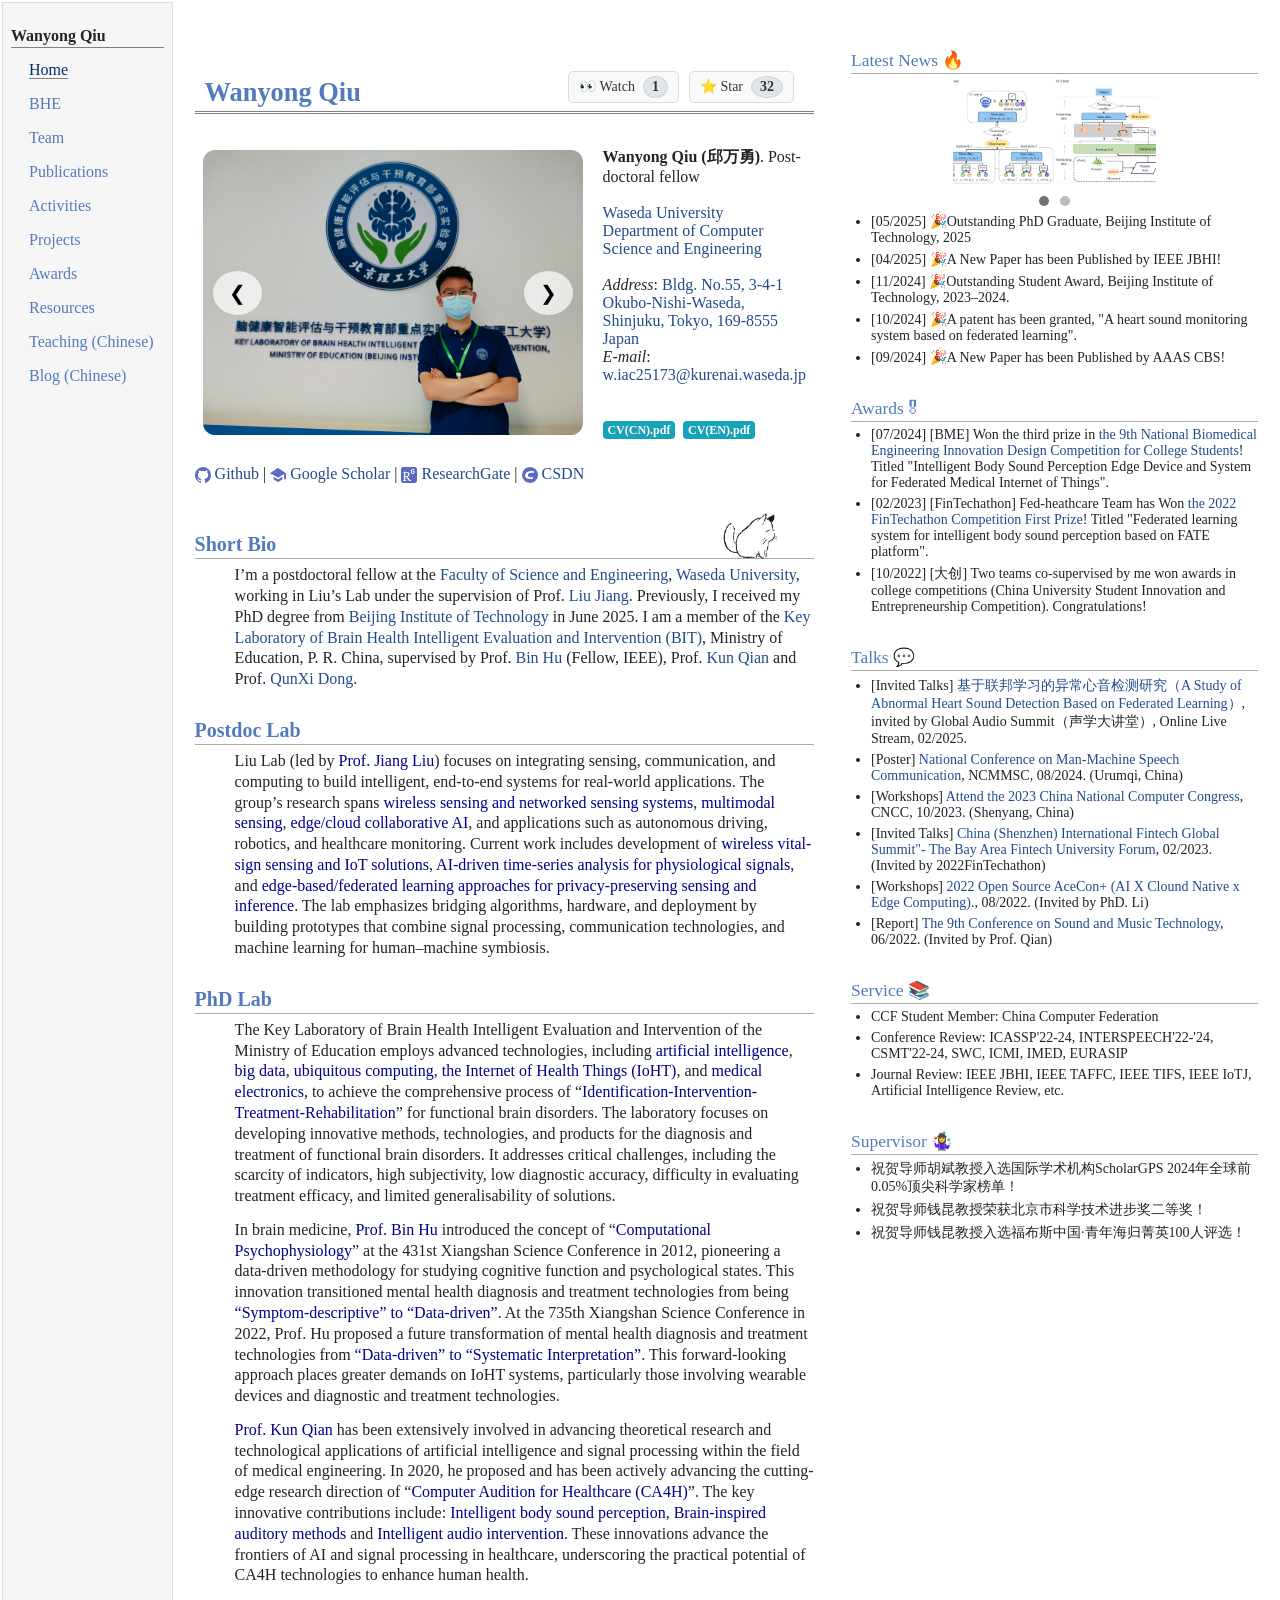
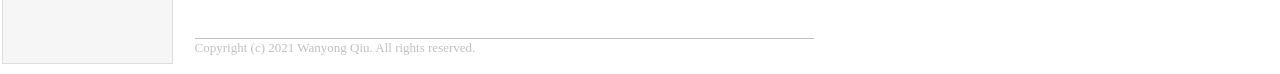
==== About.html @ 94663074 "Update About.html" ====
<!-- Global site tag (gtag.js) - Google Analytics -->
<script async src="https://www.googletagmanager.com/gtag/js?id=UA-141256821-1"></script>
<script>
  window.dataLayer = window.dataLayer || [];
  function gtag(){dataLayer.push(arguments);}
  gtag('js', new Date());

  gtag('config', 'UA-141256821-1');
</script>


<link rel="stylesheet" href="https://stackpath.bootstrapcdn.com/bootstrap/4.3.1/css/bootstrap.min.css" integrity="sha384-ggOyR0iXCbMQv3Xipma34MD+dH/1fQ784/j6cY/iJTQUOhcWr7x9JvoRxT2MZw1T" crossorigin="anonymous">
<script src="https://stackpath.bootstrapcdn.com/bootstrap/4.3.1/js/bootstrap.min.js" integrity="sha384-JjSmVgyd0p3pXB1rRibZUAYoIIy6OrQ6VrjIEaFf/nJGzIxFDsf4x0xIM+B07jRM" crossorigin="anonymous"></script>


<!DOCTYPE html PUBLIC "-//W3C//DTD XHTML 1.1//EN" "http://www.w3.org/TR/xhtml11/DTD/xhtml11.dtd">
<html xmlns="http://www.w3.org/1999/xhtml" xml:lang="en"><head><meta http-equiv="Content-Type" content="text/html; charset=UTF-8">
<meta name="generator" content="jemdoc, see http://jemdoc.jaboc.net/">
<link rel="stylesheet" href="./WanyongQiu_home/jemdocHome.css" type="text/css">
<title>Wanyong Qiu's Homepage</title>
<style type="text/css" style="display: none !important;">object:not([type]),object[classid$=":D27CDB6E-AE6D-11cf-96B8-444553540000"],object[classid$=":d27cdb6e-ae6d-11cf-96b8-444553540000"],object[codebase*="swflash.cab"],object[data*=".swf"],embed[type="application/x-shockwave-flash"],embed[src*=".swf"],object[type="application/x-shockwave-flash"],object[src*=".swf"],object[codetype="application/x-shockwave-flash"],iframe[type="application/x-shockwave-flash"],object[classid$=":166B1BCA-3F9C-11CF-8075-444553540000"],object[codebase*="sw.cab"],object[data*=".dcr"],embed[type="application/x-director"],embed[src*=".dcr"],object[type="application/x-director"],object[src*=".dcr"],object[classid$=":15B782AF-55D8-11D1-B477-006097098764"],object[codebase*="awswaxf.cab"],object[data*=".aam"],embed[type="application/x-authorware-map"],embed[src*=".aam"],object[type="application/x-authorware-map"],object[src*=".aam"],object[classid*="32C73088-76AE-40F7-AC40-81F62CB2C1DA"],object[type="application/ag-plugin"],object[type="application/x-silverlight"],object[type="application/x-silverlight-2"],object[source*=".xaml"],object[sourceelement*="xaml"],embed[type="application/ag-plugin"],embed[source*=".xaml"]{display: none !important;}
</style>
</head>
<body>
<table summary="Table for page layout." id="tlayout">
<tbody><tr valign="top">
<td id="layout-menu">

<style>
    .menu-item { margin: 10px; }

    #layout-content { 
        width: 100%; 
        padding: 20px; 
        display: block;
    }

    .content-wrapper { 
        display: flex; 
        width: 100%;
        flex-wrap: wrap;
    }

    .main-area { 
        flex: 3; 
        padding-right: 30px; 
        min-width: 320px; 
    }

    .sidebar { 
        flex: 1.2; 
        background: #f8f9fa; 
        padding: 20px; 
        border-radius: 8px;
        min-width: 220px;
    }

    .footer-box { 
        background: #f8f9fa; 
        padding: 20px; 
        margin-top: 30px; 
        border-radius: 8px; 
        clear: both; 
    }

    .footer-columns { 
        display: flex; 
        justify-content: space-between; 
        flex-wrap: wrap;
    }

    .footer-col { 
        flex: 1; 
        padding: 10px; 
        min-width: 200px;
    }

    /* ← 新的可自定义图片大小 */

/* 普通图片样式 */
img.lab-photo { 
    max-width: 100%;
    height: 300px;
    border-radius: 10px;
    margin: 10px auto;
    display: block;
}

/* 轮播容器 */
.slider-container{
  position: relative;
  width: 380px;
  max-width: 100%;
  height: auto;
  aspect-ratio: 4 / 3;
  margin: 10px 0;       
  margin-left: 0;       
  margin-right: auto;    
  overflow: hidden;
  border-radius: 12px;
  background: transparent;
  display: block;   
}
  
/* 让轮播所在的 td 一定左对齐 */
.hero-photo{
  width: 340px;
  vertical-align: top;
  text-align: left !important;
  padding-right: 12px;
}

/* 防止轮播容器被 margin:auto 居中 */
#hero-slider-container{
  margin-left: 0 !important;
  margin-right: auto !important;
}


/* 图片行 */
.slider-wrapper{
  display: flex;
  width: 100%;
  height: 100%;
  transition: transform 0.6s ease;
}

/* 每张图片：用 cover 填满容器，留白会消失（会轻微裁剪） */
.slide-img{
  flex: 0 0 100%;
  width: 100%;
  height: 100%;
  object-fit: contain;      
  object-position: center;
  display: block;
}

/* （可选）减少 imgtable 左侧单元格的内边距，让图更贴边更大 */
table.imgtable td:first-child{
  padding-right: 12px;
}

/* 左右按钮 */
.slider-btn {
  position: absolute;
  top: 50%;
  transform: translateY(-50%);
  background: rgba(255,255,255,0.7);
  border: none;
  padding: 10px 16px;
  border-radius: 50%;
  cursor: pointer;
  font-size: 20px;
  z-index: 10;
}

.slider-btn:hover {
  background: rgba(255,255,255,0.9);
}

.prev { left: 10px; }
.next { right: 10px; }

/* 响应式适配 */
@media (max-width: 768px) {
  .slider-container {
    width: 95%;
  }
}

table.imgtable td:first-child { text-align: left !important; }

</style>
  
<div class="menu-category">Wanyong Qiu</div>
  
  
<div class="menu-item"><a class="current" href="index.html">Home</a></div>
<div class="menu-item"><a href="https://bhe-lab.org/">BHE</a></div>
<div class="menu-item"><a href="People.html">Team</a></div>
<div class="menu-item"><a href="Publications.html">Publications</a></div>
<div class="menu-item"><a href="Activity.html">Activities</a></div>
<div class="menu-item"><a href="Projects.html">Projects</a></div>
<div class="menu-item"><a href="Prizes.html">Awards</a></div>
<div class="menu-item"><a href="Library.html">Resources</a></div>
<div class="menu-item"><a href="Teaching.html">Teaching (Chinese)</a></div>
<div class="menu-item"><a href="Blog.html">Blog (Chinese)</a></div>
  
</td>
  
<td id="layout-content">
<p><br></p>


<div id="toptitle">
    <h1><b>Wanyong Qiu</b></h1>
    
    <div class="btn-container">
        <button id="online-btn" class="online-btn">👀 Watch 
            <span id="online-count">1</span>
        </button>
        <button id="subscribe-btn">⭐ Star 
            <span id="subscription-count">32</span>
        </button>
    </div>
</div>

<table class="imgtable">
  <tr>
    <!-- 左侧：轮播（居左） -->
    <td class="hero-photo">
      <div class="slider-container" id="hero-slider-container">
        <div class="slider-wrapper" id="hero-slider">
          <img src="./WanyongQiu_home/Assets/BITPhone.jpg" class="slide-img" alt="">
          <img src="./WanyongQiu_home/Assets/waseda5.jpg" class="slide-img" alt="">
        </div>

        <button class="slider-btn prev" onclick="prevHeroSlide()">❮</button>
        <button class="slider-btn next" onclick="nextHeroSlide()">❯</button>
      </div>
    </td>

    <!-- 右侧：文字信息 -->
    <td class="hero-info" align="left">
      <b>Wanyong Qiu (邱万勇)</b>. <span class="small-text">Post-doctoral fellow</span><br>
      <br><a href="https://www.waseda.jp/top/en/" target="blank">Waseda University</a><br>
      <span style="display:block;"><a href="https://www.cs.waseda.ac.jp/" target="blank">Department of Computer Science and Engineering</a></span><br>
      <span style="display: block;"><em>Address</em>: <a href="https://maps.app.goo.gl/BQMYdse5F3PMWZ8q6" target="blank">Bldg. No.55, 3-4-1 Okubo-Nishi-Waseda, Shinjuku, Tokyo, 169-8555 Japan</a></span> 
      <span style="display: block;"><em>E-mail</em>: <a href="mailto:w.iac25173@kurenai.waseda.jp/" target="blank">w.iac25173@kurenai.waseda.jp</a></span><br><br>
      <a class="badge badge-info" href="./WanyongQiu_home/W.Qiu@CV(CN)202511.pdf" target="blank">CV(CN).pdf</a>&nbsp;
      <a class="badge badge-info" href="./WanyongQiu_home/W.Qiu@CV(EN)202511.pdf" target="blank">CV(EN).pdf</a>
    </td>
  </tr>
</table>

  
<br>
<span class="icon"><img src="./WanyongQiu_home/Assets/github.png" alt="Icon"></span> <a href="https://github.com/qiu-wanyong/" target="blank">Github</a> |
<span class="icon"><img src="./WanyongQiu_home/Assets/googlescholar.png" alt="Icon"></span> <a href="https://scholar.google.com/citations?user=HhrxN0UAAAAJ&hl=zh-CN/" target="blank">Google Scholar</a> |
<span class="icon"><img src="./WanyongQiu_home/Assets/researchgate.png" alt="Icon"></span> <a href="https://www.researchgate.net/profile/Wanyong-Qiu/" target="blank">ResearchGate</a> |
<span class="icon"><img src="./WanyongQiu_home/Assets/csdn.png" alt="Icon"></span> <a href="https://blog.csdn.net/qiu1440528444?type=blog/" target="blank">CSDN</a>
  
<img align="right" width="150" height="100" src="./WanyongQiu_home/Assets/kattoo.gif">
<br>
<p><br></p>

  
<h2><b>Short Bio</b></h2>
<ul>
<p>
I’m a postdoctoral fellow at the <a href="https://www.waseda.jp/fsci/en/access/" target="blank">Faculty of Science and Engineering</a>, <a href="https://www.waseda.jp/top/en/" target="blank">Waseda University</a>, working in Liu’s Lab under the supervision of Prof. <a href="https://w-rdb.waseda.jp/html/100001045_ja.html" target="blank">Liu Jiang</a>. Previously, I received my PhD degree from <a href="http://www.bit.edu.cn/" target="blank"> Beijing Institute of Technology</a> in June 2025. I am a member of the <a href="https://bhe-lab.org/" target="blank"> Key Laboratory of Brain Health Intelligent Evaluation and Intervention (BIT)</a>, Ministry of Education, P. R. China, supervised by Prof. <a href="https://bhe-lab.org/%E8%83%A1%E6%96%8C/" target="blank">Bin Hu</a> (Fellow, IEEE), Prof. <a href="https://bhe-lab.org/%E9%92%B1%E6%98%86/" target="blank">Kun Qian</a> and Prof. <a href="https://bhe-lab.org/%E8%91%A3%E7%BE%A4%E5%96%9C/" target="blank">QunXi Dong</a>.
</p>
</ul>

<h2><b>Postdoc Lab</b></h2>
<ul>
<p>
Liu Lab (led by <span style="color: #00008B;">Prof. Jiang Liu</span>) focuses on integrating sensing, communication, and computing to build intelligent, end-to-end systems for real-world applications. The group’s research spans <span style="color: #00008B;">wireless sensing and networked sensing systems</span>, <span style="color: #00008B;">multimodal sensing</span>, <span style="color: #00008B;">edge/cloud collaborative AI</span>, and applications such as autonomous driving, robotics, and healthcare monitoring. Current work includes development of <span style="color: #00008B;">wireless vital-sign sensing and IoT solutions</span>, <span style="color: #00008B;"> AI-driven time-series analysis for physiological signals</span>, and <span style="color: #00008B;">edge-based/federated learning approaches for privacy-preserving sensing and inference</span>. The lab emphasizes bridging algorithms, hardware, and deployment by building prototypes that combine signal processing, communication technologies, and machine learning for human–machine symbiosis</a>.
</p>
</ul>
  
<h2><b>PhD Lab</b></h2>
<ul>
  <p> The Key Laboratory of Brain Health Intelligent Evaluation and Intervention of the Ministry of Education employs advanced technologies, including <span style="color: #00008B;">artificial intelligence</span>, <span style="color: #00008B;">big data</span>, <span style="color: #00008B;">ubiquitous computing</span>, <span style="color: #00008B;">the Internet of Health Things (IoHT)</span>, and <span style="color: #00008B;">medical electronics</span>, to achieve the comprehensive process of “<span style="color: #00008B;">Identification-Intervention-Treatment-Rehabilitation</span>” for functional brain disorders. The laboratory focuses on developing innovative methods, technologies, and products for the diagnosis and treatment of functional brain disorders. It addresses critical challenges, including the scarcity of indicators, high subjectivity, low diagnostic accuracy, difficulty in evaluating treatment efficacy, and limited generalisability of solutions.</p>
  <p> In brain medicine, <span style="color: #00008B;">Prof. Bin Hu</span> introduced the concept of “<span style="color: #00008B;">Computational Psychophysiology</span>” at the 431st Xiangshan Science Conference in 2012, pioneering a data-driven methodology for studying cognitive function and psychological states. This innovation transitioned mental health diagnosis and treatment technologies from being <span style="color: #00008B;"> “Symptom-descriptive” to “Data-driven”</span>. At the 735th Xiangshan Science Conference in 2022, Prof. Hu proposed a future transformation of mental health diagnosis and treatment technologies from <span style="color: #00008B;"> “Data-driven” to “Systematic Interpretation”</span>. This forward-looking approach places greater demands on IoHT systems, particularly those involving wearable devices and diagnostic and treatment technologies.</p>
  <p> <span style="color: #00008B;">Prof. Kun Qian</span> has been extensively involved in advancing theoretical research and technological applications of artificial intelligence and signal processing within the field of medical engineering. In 2020, he proposed and has been actively advancing the cutting-edge research direction of “<span style="color: #00008B;">Computer Audition for Healthcare (CA4H)</span>”. The key innovative contributions include: <span style="color: #00008B;">Intelligent body sound perception</span>, <span style="color: #00008B;">Brain-inspired auditory methods</span> and <span style="color: #00008B;">Intelligent audio intervention</span>. These innovations advance the frontiers of AI and signal processing in healthcare, underscoring the practical potential of CA4H technologies to enhance human health.</p>
  
</ul>
  




<!--
<p><font color=red><b>(Last Update: 2019.11)</b></p>
-->

<div id="footer">
<div id="footer-text">
  <div id="footer-text2">Copyright (c) 2021 Wanyong Qiu. All rights reserved.</div>
</div>
</div>
</td>

<td id="layout-sidebar">
<p><br></p>

    <div class="sidebar-section">
      <h2>Latest News 🔥</h2>
      <div id="carousel-container">
        <div id="carousel">
          <img src="./WanyongQiu_home/Assets/JBHI.png" alt="Image 1">
          <img src="./WanyongQiu_home/Assets/CBS.png" alt="Image 2">
        </div>
        <!-- 小圆点 -->
        <div id="carousel-indicators">
            <span class="dot" onclick="currentSlide(0)"></span>
            <span class="dot" onclick="currentSlide(1)"></span>
        </div>
      </div>
      
      <ul>
        <li>[05/2025] 🎉Outstanding PhD Graduate, Beijing Institute of Technology, 2025</li>
        <li>[04/2025] 🎉A New Paper has been Published by IEEE JBHI!</li>
        <li>[11/2024] 🎉Outstanding Student Award, Beijing Institute of Technology, 2023–2024. </li>
        <li>[10/2024] 🎉A patent has been granted, "A heart sound monitoring system based on federated learning".</li>
        <li>[09/2024] 🎉A New Paper has been Published by AAAS CBS!</li>
      </ul>
    </div>

      <div class="sidebar-section">
      <h2>Awards🎖</h2>
      <ul>
        <li>[07/2024] [BME] Won the third prize in <a href="https://www.bmedesign.cn/#/home/" target="blank">the 9th National Biomedical Engineering Innovation Design Competition for College Students</a>! Titled "Intelligent Body Sound Perception Edge Device and System for Federated Medical Internet of Things".</li>
        <li>[02/2023] [FinTechathon] Fed-heathcare Team has Won <a href="https://www.infoq.cn/zones/fintechathon/campus2022/result/" target="blank">the 2022 FinTechathon Competition First Prize</a>! Titled "Federated learning system for intelligent body sound perception based on FATE platform". </li>
        <li>[10/2022] [大创] Two teams co-supervised by me won awards in college competitions (China University Student Innovation and Entrepreneurship Competition). Congratulations! </li>
      </ul>
    </div>

    <div class="sidebar-section">
      <h2>Talks 💬</h2>
      <ul>
        <li> [Invited Talks] <a href="https://mp.weixin.qq.com/s?__biz=MjM5NDI5MTYyOA==&mid=2652505487&idx=1&sn=e4ebaee23beaefd37f142c2569690d42&chksm=bc742b626f947620fbe441404d0de8b32a2df2f8e847ac92ccf0645821c18c4f587f7558f14e&scene=27/" target="blank">基于联邦学习的异常心音检测研究（A Study of Abnormal Heart Sound Detection Based on Federated Learning）</a>, invited by Global Audio Summit（声学大讲堂）, Online Live Stream, 02/2025.</li>
        <li> [Poster] <a href="https://www.ncmmsc.org.cn/" target="blank">National Conference on Man-Machine Speech Communication</a>, NCMMSC, 08/2024. (Urumqi, China)</li>
        <li> [Workshops] <a href="https://ccf.org.cn/cncc2023/" target="blank">Attend the 2023 China National Computer Congress</a>, CNCC, 10/2023. (Shenyang, China)</li>
        <li> [Invited Talks] <a href="https://www.infoq.cn/video/JiD6qU8GNwgKA4lhg98e/" target="blank">China (Shenzhen) International Fintech Global Summit"- The Bay Area Fintech University Forum</a>, 02/2023. (Invited by 2022FinTechathon)</li>
        <li> [Workshops] <a href="https://mp.weixin.qq.com/s/W1UGBf8uVcz81otz3N9drg/" target="blank">2022 Open Source AceCon+ (AI X Clound Native x Edge Computing)</a>., 08/2022. (Invited by PhD. Li)</li>
        <li> [Report] <a href="https://appitxo9vav9136.h5.xiaoeknow.com/" target="blank">The 9th Conference on Sound and Music Technology</a>, 06/2022. (Invited by Prof. Qian)</li>

      </ul>
    </div>

    <div class="sidebar-section">
      <h2>Service 📚</h2>
      <ul>
        <li> CCF Student Member: China Computer Federation </li>
        <li> Conference Review: ICASSP'22-24, INTERSPEECH'22-'24, CSMT'22-24, SWC, ICMI, IMED, EURASIP</li>
        <li> Journal Review: IEEE JBHI, IEEE TAFFC, IEEE TIFS, IEEE IoTJ, Artificial Intelligence Review, etc.</li>
      </ul>
    </div>

      <div class="sidebar-section">
      <h2>Supervisor 🤹‍♀️</h2>
      <ul>
        <li> 祝贺导师胡斌教授入选国际学术机构ScholarGPS 2024年全球前0.05%顶尖科学家榜单！ </li>
        <li> 祝贺导师钱昆教授荣获北京市科学技术进步奖二等奖！</li>
        <li> 祝贺导师钱昆教授入选福布斯中国·青年海归菁英100人评选！</li>
      </ul>
    </div>
  
  </div>
</td>
  
</tr>

</tbody>
</table>

<style>
#carousel-container {
    position: relative;
    width: 50%; 
    margin: 0 auto;
    overflow: hidden;
}

#carousel {
    display: flex;
    transition: transform 0.5s ease-in-out;
    width: 200%; /* 两张图片，宽度为容器的两倍 */
}

#carousel img {
    width: 50%;
    object-fit: cover;
}

#carousel-indicators {
    text-align: center;
    position: relative;
    margin-top: 10px; 
}

.dot {
    height: 10px;
    width: 10px;
    margin: 0 4px;
    background-color: #bbb;
    border-radius: 50%;
    display: inline-block;
    cursor: pointer;
}

.active-dot {
    background-color: #717171;
}
</style>

<script>
let currentIndex = 0;
const carousel = document.getElementById('carousel');
const dots = document.querySelectorAll('.dot');
const totalImages = document.querySelectorAll('#carousel img').length;

function showSlide(index) {
    currentIndex = index;
    const offset = -currentIndex * 100 / totalImages;
    carousel.style.transform = `translateX(${offset}%)`;
    updateDots();
}

function updateDots() {
    dots.forEach(dot => dot.classList.remove('active-dot'));
    dots[currentIndex].classList.add('active-dot');
}

function nextSlide() {
    currentIndex = (currentIndex + 1) % totalImages;
    showSlide(currentIndex);
}

function currentSlide(index) {
    showSlide(index);
}

setInterval(nextSlide, 3000); // 每3秒切换一次图片

window.onload = () => {
    showSlide(0); // 初始显示第一张图片
};
</script>

<style>
        #toptitle {
            display: flex;
            justify-content: space-between;
            align-items: center;
            padding: 10px;
        }
  
        .btn-container {
            display: flex;
            align-items: center;
        }

        .online-btn, #subscribe-btn {
            background-color: #f8f9fa;
            border: 1px solid #dcdcdc;
            border-radius: 5px;
            padding: 4px 10px;
            cursor: pointer;
            font-size: 14px;
            color: #333;
            display: inline-flex;
            align-items: center;
            margin-right: 10px;
        }

        #online-count, #subscription-count {
            margin-left: 8px;
            font-weight: bold;
            font-size: 14px;
            padding: 2px 8px;
            border-radius: 50%;
            background-color: #e1e4e8;
            border: 1px solid #d1d5da;
            display: inline-block;
        }
  
    </style>
  
<script>
  // 读取 JSON 文件数据
  function fetchData() {
    return fetch('data.json')
      .then(response => response.json())
      .then(data => {
        document.getElementById('subscription-count').innerText = data.subscriptionCount;
        document.getElementById('online-count').innerText = data.onlineCount;
        return data;
      })
      .catch(error => console.error('读取数据失败:', error));
  }

  // 订阅功能：增加订阅人数
  document.getElementById('subscribe-btn').addEventListener('click', () => {
    fetchData().then(data => {
      if (localStorage.getItem('subscribed') === 'true') {
        alert("You have already subscribed!");
        return;
      }
      
      // 增加订阅数
      data.subscriptionCount++;
      localStorage.setItem('subscribed', 'true');
      
      // 更新页面显示
      document.getElementById('subscription-count').innerText = data.subscriptionCount;
      
      // 模拟保存到 JSON 文件 (GitHub Pages 上无法动态保存，只做演示)
      console.log('更新后的数据:', data);
    });
  });

  // 在线人数统计功能
  function updateOnlineCount() {
    fetchData().then(data => {
      let onlineCount = data.onlineCount || 1;

      // 模拟用户进入页面
      onlineCount++;
      localStorage.setItem('online', 'true'); // 本地记录用户在线
      
      // 更新页面显示
      document.getElementById('online-count').innerText = onlineCount;

      // 模拟保存在线人数 (无法保存到 JSON 文件，需服务器支持)
      console.log('更新后的在线人数:', onlineCount);

      // 当用户关闭页面时，减少在线人数
      window.addEventListener('beforeunload', function() {
        let onlineCount = localStorage.getItem('onlineCount') || onlineCount;
        onlineCount--;
        localStorage.removeItem('online'); // 用户离线
        console.log('用户离开后在线人数:', onlineCount);
      });
    });
  }

  // 页面加载时执行
  fetchData();
  updateOnlineCount();
</script>

<script>
let heroIndex = 0;
const slider = document.getElementById("hero-slider");
const slides = slider.children;
const totalSlides = slides.length;

function showHeroSlide(i) {
  heroIndex = (i + totalSlides) % totalSlides;
  slider.style.transform = `translateX(-${heroIndex * 100}%)`;
}

function nextHeroSlide(){ showHeroSlide(heroIndex + 1); }
function prevHeroSlide(){ showHeroSlide(heroIndex - 1); }

window.addEventListener('load', () => showHeroSlide(heroIndex));
setInterval(nextHeroSlide, 3000);


// 支持触摸滑动切换
let startX = 0;
let isDragging = false;

slider.addEventListener('touchstart', e => {
    startX = e.touches[0].clientX;
    isDragging = true;
});

slider.addEventListener('touchmove', e => {
    if (!isDragging) return;
    const currentX = e.touches[0].clientX;
    const diff = startX - currentX;
    // 阈值 50px
    if (diff > 50) { nextHeroSlide(); isDragging = false; }
    if (diff < -50) { prevHeroSlide(); isDragging = false; }

});

slider.addEventListener('touchend', () => { isDragging = false; });
</script>

        
<script type="text/javascript" async="" src="./WanyongQiu_home/ga.js"></script><script type="text/javascript" async="" src="./WanyongQiu_home/ga1.js"></script><script type="text/javascript" async="" src="./WanyongQiu_home/ga2.js"></script><script type="text/javascript">
  var _gaq = _gaq || [];
  _gaq.push(['_setAccount', 'UA-24986751-1']);
  _gaq.push(['_trackPageview']);
  (function() {
    var ga = document.createElement('script'); ga.type = 'text/javascript'; ga.async = true;
    ga.src = ('https:' == document.location.protocol ? 'https://ssl' : 'http://www') + '.google-analytics.com/ga.js';
    var s = document.getElementsByTagName('script')[0]; s.parentNode.insertBefore(ga, s);
  })();
</script>

<script  type="text/javascript">
function show(){
 if(document.getElementById("table_foot").style.display=="block"){
  document.getElementById("table_foot").style.display="none";
 }else{
  document.getElementById("table_foot").style.display="block";
 }
}
</script>

<style type="text/css">embed[type*="application/x-shockwave-flash"],embed[src*=".swf"],object[type*="application/x-shockwave-flash"],object[codetype*="application/x-shockwave-flash"],object[src*=".swf"],object[codebase*="swflash.cab"],object[classid*="D27CDB6E-AE6D-11cf-96B8-444553540000"],object[classid*="d27cdb6e-ae6d-11cf-96b8-444553540000"],object[classid*="D27CDB6E-AE6D-11cf-96B8-444553540000"]{	 display: none !important;}</style> </body></html>
---- WanyongQiu_home/jemdocHome.css ----
/* Default css file for jemdoc. */

table#tlayout {
    border: none;
    border-collapse: separate;
    background: white;
}

body {
	background: white;
	font-family: Georgia, serif;
	padding-bottom: 8px;
	margin: 0;
}

#layout-menu {
	background: #f6f6f6;
	border: 1px solid #dddddd;
	padding-top: 0.5em;
	padding-left: 8px;
	padding-right: 8px;
	font-size: 1.0em;
	width: auto;
	white-space: nowrap;
    text-align: left;
    vertical-align: top;
}

#layout-menu td {
	background: #f4f4f4;
    vertical-align: top;
}

/* 调整页面布局 */
#layout-content {
	padding-top: 0.0em;
	padding-left: 1.0em;
	padding-right: 1.0em;
    border: none;
    background: white;
    text-align: left;
    vertical-align: top;
}

#layout-container {
    display: flex;
    justify-content: space-between;  /* 主内容与侧边栏之间保持间距 */
}

/* 主内容区域宽度调整 */
#layout-content {
    width:65%;  /* 主内容区域占页面70%的宽度 */
}

/* 侧边栏样式 */
#layout-sidebar {
    width: 35%;  /* 侧边栏占页面25%的宽度 */
    padding-left: 15px;
    padding-right: 20px;
    background-color: white;
    border: none;
}

/* 侧边栏中每个模块的样式 */
.sidebar-section {
    margin-bottom: 20px;
    font-size: 14px;
    text-align: left;
}

/* 模块标题样式 */
.sidebar-section h3 {
    font-size: 1.2em;
    margin-bottom: 10px;
    color: #527bbd;
}

/* 列表样式 */
.sidebar-section ul {
    list-style-type: disc;
    padding-left: 20px;
}

/* 列表项样式 */
.sidebar-section li {
    margin-bottom: 5px;
}

#layout-menu a {
	line-height: 1.5em;
	margin-left: 0.5em;
}

tt {
    background: #ffffdd;
}

pre, tt {
	font-size: 90%;
	font-family: monaco, monospace;
}

a, a > tt {
	color: #224b8d;
	text-decoration: none;
}

a:hover {
	border-bottom: 1px gray dotted;
}

#layout-menu a.current:link, #layout-menu a.current:visited {
	color: #022b6d;
	border-bottom: 1px gray solid;
}
#layout-menu a:link, #layout-menu a:visited, #layout-menu a:hover {
	color: #527bbd;
	text-decoration: none;
}
#layout-menu a:hover {
	text-decoration: none;
}

div.menu-category {
	border-bottom: 1px solid gray;
	margin-top: 0.8em;
	padding-top: 0.2em;
	padding-bottom: 0.1em;
	font-weight: bold;
}

div.menu-item {
	padding-left: 16px;
	text-indent: -16px;
}

div#toptitle {
	padding-bottom: 0.2em;
	margin-bottom: 1.5em;
	border-bottom: 3px double gray;
}

/* Reduce space if we begin the page with a title. */
div#toptitle + h2, div#toptitle + h3 {
	margin-top: -0.7em;
}

div#subtitle {
	margin-top: 0.0em;
	margin-bottom: 0.0em;
	padding-top: 0em;
	padding-bottom: 0.1em;
}

em {
	font-style: italic;
}

strong {
	font-weight: bold;
}


h1, h2, h3 {
	color: #527bbd;
	margin-top: 0.7em;
	margin-bottom: 0.3em;
	padding-bottom: 0.2em;
	line-height: 1.0;
	padding-top: 0.5em;
	border-bottom: 1px solid #aaaaaa;
}

h1 {
	font-size: 165%;
}

h2 {
	padding-top: 0.8em;
	font-size: 125%;
}

h2 + h3 {
    padding-top: 0.2em;
}

h3 {
	font-size: 110%;
	border-bottom: none;
}

p {
	margin-top: 0.0em;
	margin-bottom: 0.8em;
	padding: 0;
	line-height: 1.3;
}

pre {
	padding: 0;
	margin: 0;
}

div#footer {
	font-size: small;
	border-top: 1px solid #c0c0c0;
	padding-top: 0.1em;
	margin-top: 4.0em;
	color: #c0c0c0;
}

div#footer a {
	color: #80a0b0;
}

div#footer-text {
	float: left;
	padding-bottom: 8px;
}

ul, ol, dl {
	margin-top: 0.2em;
	padding-top: 0;
	margin-bottom: 0.8em;
}

dt {
	margin-top: 0.5em;
	margin-bottom: 0;
}

dl {
	margin-left: 20px;
}

dd {
	color: #222222;
}

dd > *:first-child {
	margin-top: 0;
}

ul {
	list-style-position: outside;
	list-style-type: square;
}

p + ul, p + ol {
	margin-top: -0.5em;
}

li ul, li ol {
	margin-top: -0.3em;
}

ol {
	list-style-position: outside;
	list-style-type: decimal;
}

li p, dd p {
	margin-bottom: 0.3em;
}


ol ol {
	list-style-type: lower-alpha;
}

ol ol ol {
	list-style-type: lower-roman;
}

p + div.codeblock {
	margin-top: -0.6em;
}

div.codeblock, div.infoblock {
	margin-right: 0%;
	margin-top: 1.2em;
	margin-bottom: 1.3em;
}

div.blocktitle {
	font-weight: bold;
	color: #cd7b62;
	margin-top: 1.2em;
	margin-bottom: 0.1em;
}

div.blockcontent {
	border: 1px solid silver;
	padding: 0.3em 0.5em;
}

div.infoblock > div.blockcontent {
	background: #ffffee;
}

div.blockcontent p + ul, div.blockcontent p + ol {
	margin-top: 0.4em;
}

div.infoblock p {
	margin-bottom: 0em;
}

div.infoblock li p, div.infoblock dd p {
	margin-bottom: 0.5em;
}

div.infoblock p + p {
	margin-top: 0.8em;
}

div.codeblock > div.blockcontent {
	background: #f6f6f6;
}

span.pycommand {
	color: #000070;
}

span.statement {
	color: #008800;
}
span.builtin {
	color: #000088;
}
span.special {
	color: #990000;
}
span.operator {
	color: #880000;
}
span.error {
	color: #aa0000;
}
span.comment, span.comment > *, span.string, span.string > * {
	color: #606060;
}

@media print {
	#layout-menu { display: none; }
}

#fwtitle {
	margin: 2px;
}

#fwtitle #toptitle {
	padding-left: 0.5em;
	margin-bottom: 0.5em;
}

#layout-content h1:first-child, #layout-content h2:first-child, #layout-content h3:first-child {
	margin-top: -0.7em;
}

div#toptitle h1, #layout-content div#toptitle h1 {
	margin-bottom: 0.0em;
	padding-bottom: 0.1em;
	padding-top: 0;
	margin-top: 0.5em;
	border-bottom: none;
}

img.eq {
	padding: 0;
	padding-left: 0.1em;
	padding-right: 0.1em;
	margin: 0;
}

img.eqwl {
	padding-left: 2em;
	padding-top: 0.6em;
	padding-bottom: 0.2em;
	margin: 0;
}

table {
    border: 2px solid black;
    border-collapse: collapse;
}

td {
    padding: 2px;
    padding-left: 0.5em;
    padding-right: 0.5em;
    text-align: center;
    border: 1px solid gray;
}

table + table {
    margin-top: 1em;
}

tr.heading {
    font-weight: bold;
    border-bottom: 2px solid black;
}

img {
    border: none;
}

table.imgtable, table.imgtable td {
    border: none;
    text-align: left;
}
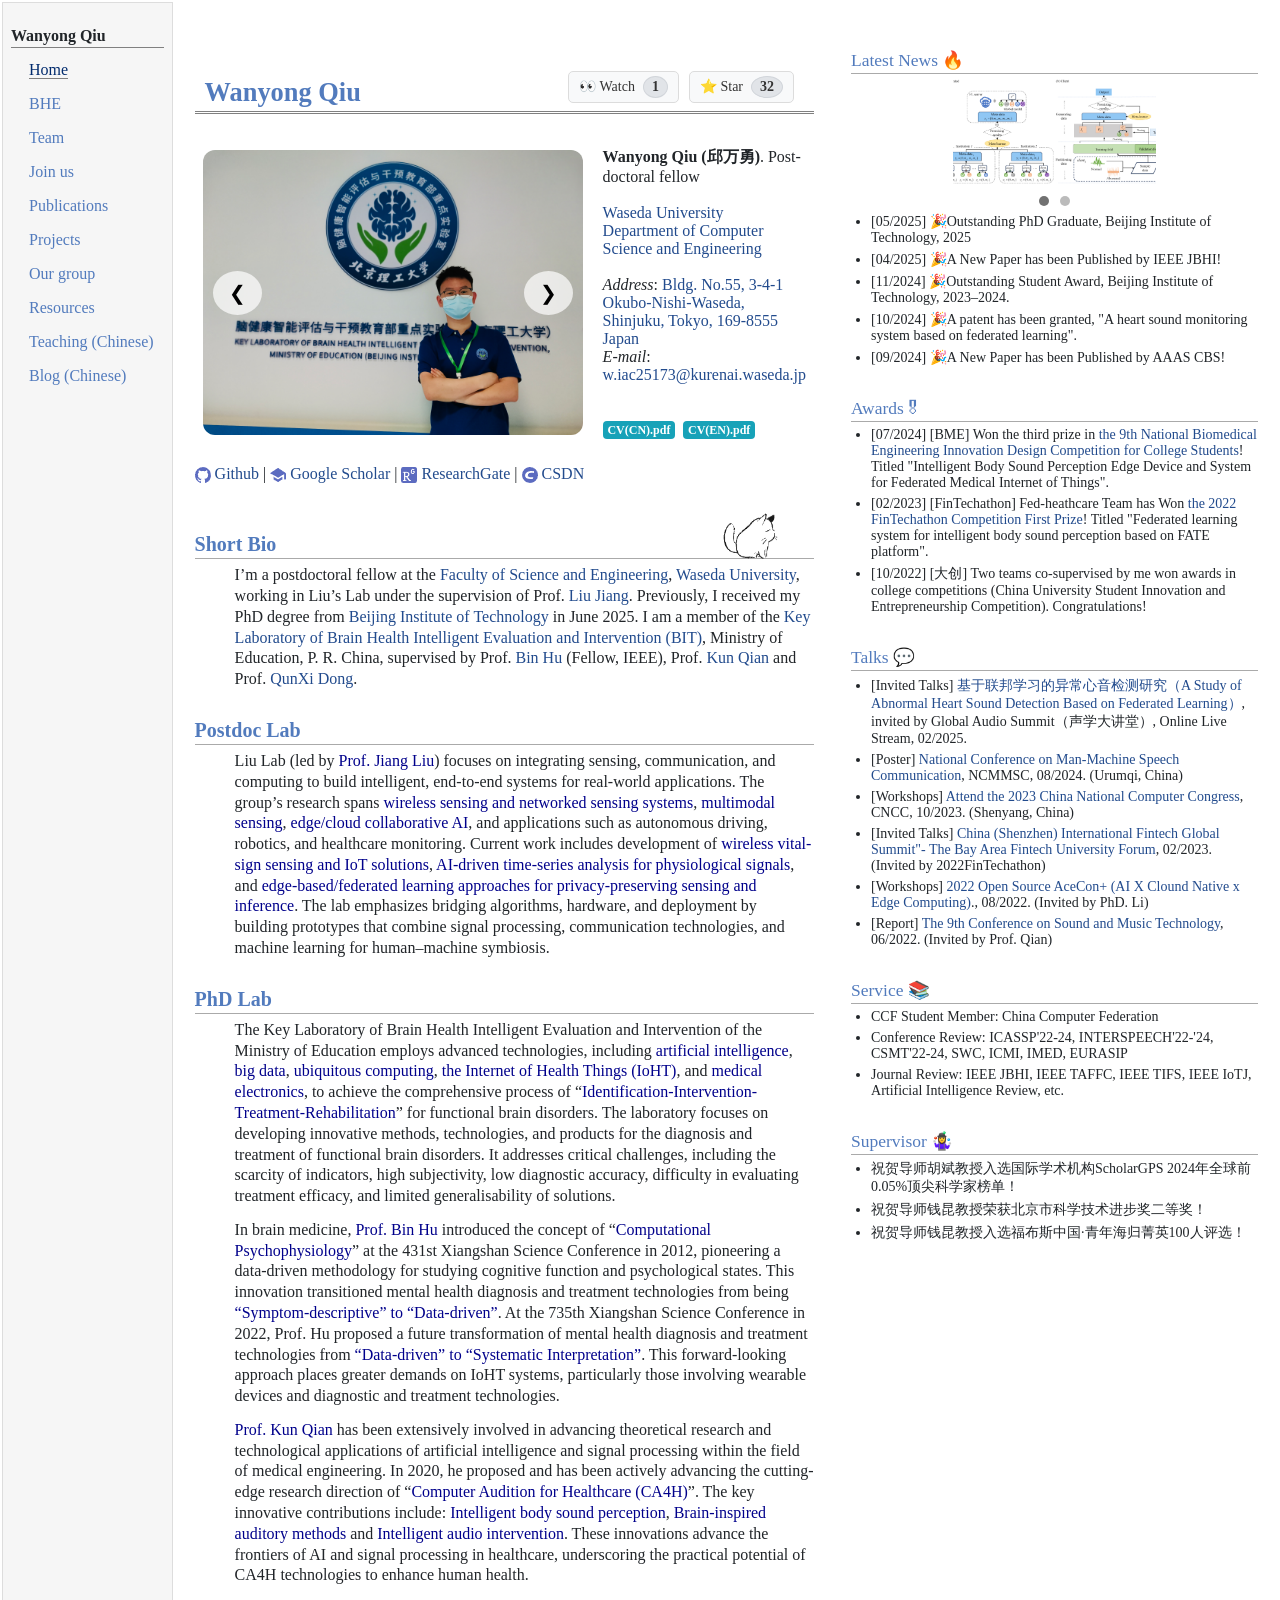
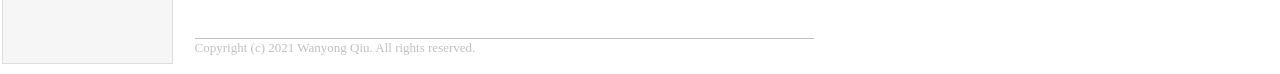
==== commit a97796f8: "Update About.html" ====
--- a/About.html
+++ b/About.html
@@ -176,12 +176,12 @@
   
   
 <div class="menu-item"><a class="current" href="index.html">Home</a></div>
-<div class="menu-item"><a href="https://bhe-lab.org/">BHE</a></div>
+<div class="menu-item"><a href="https://bhe-lab.org/" target="_blank" rel="noopener noreferrer">BHE</a></div>
 <div class="menu-item"><a href="People.html">Team</a></div>
+<div class="menu-item"><a href="Join.html">Join us</a></div>
 <div class="menu-item"><a href="Publications.html">Publications</a></div>
-<div class="menu-item"><a href="Activity.html">Activities</a></div>
 <div class="menu-item"><a href="Projects.html">Projects</a></div>
-<div class="menu-item"><a href="Prizes.html">Awards</a></div>
+<div class="menu-item"><a href="Group.html">Our group</a></div>
 <div class="menu-item"><a href="Library.html">Resources</a></div>
 <div class="menu-item"><a href="Teaching.html">Teaching (Chinese)</a></div>
 <div class="menu-item"><a href="Blog.html">Blog (Chinese)</a></div>
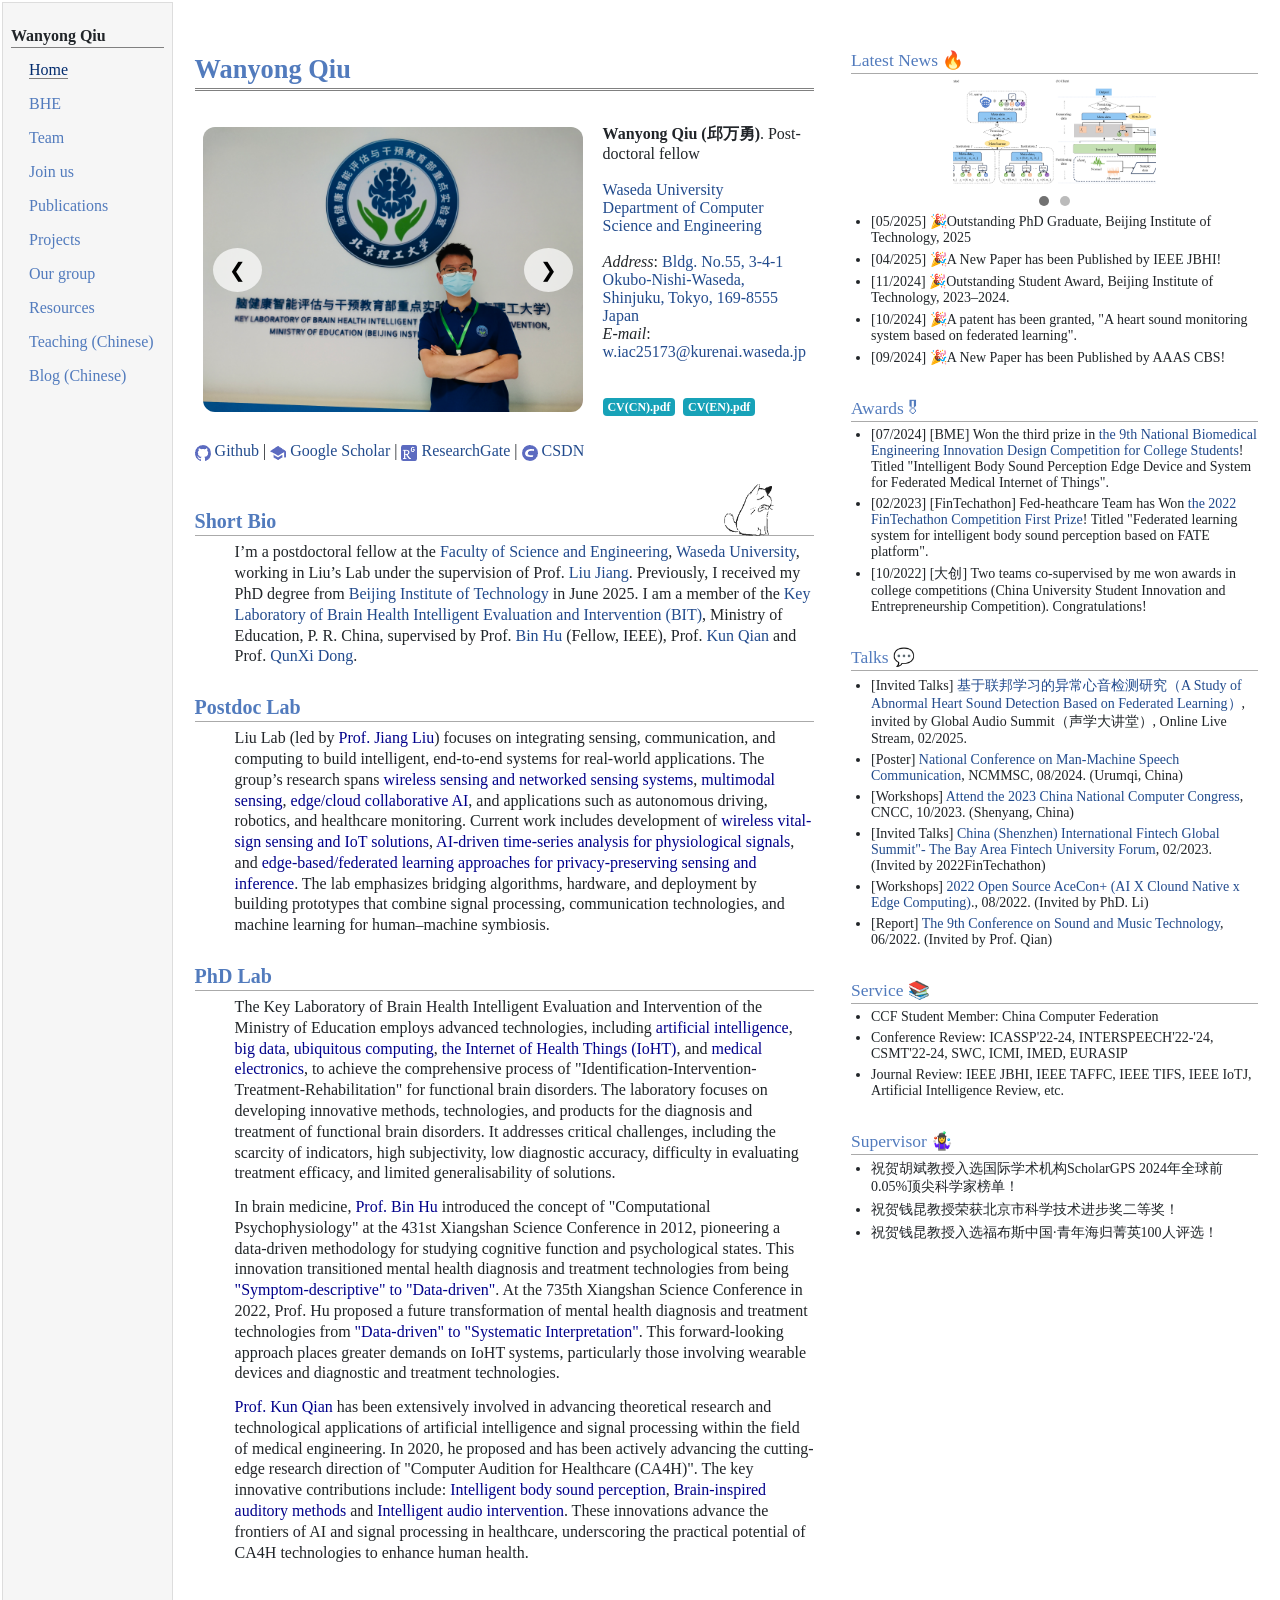
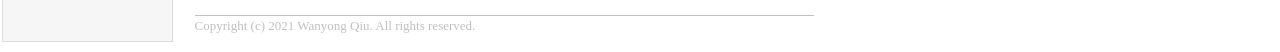
==== commit 1c859134: "Update About.html" ====
--- a/About.html
+++ b/About.html
@@ -135,7 +135,7 @@
   display: block;
 }
 
-/* （可选）减少 imgtable 左侧单元格的内边距，让图更贴边更大 */
+/* 减少 imgtable 左侧单元格的内边距，让图更贴边更大 */
 table.imgtable td:first-child{
   padding-right: 12px;
 }
@@ -194,15 +194,6 @@
 
 <div id="toptitle">
     <h1><b>Wanyong Qiu</b></h1>
-    
-    <div class="btn-container">
-        <button id="online-btn" class="online-btn">👀 Watch 
-            <span id="online-count">1</span>
-        </button>
-        <button id="subscribe-btn">⭐ Star 
-            <span id="subscription-count">32</span>
-        </button>
-    </div>
 </div>
 
 <table class="imgtable">
@@ -261,9 +252,9 @@
   
 <h2><b>PhD Lab</b></h2>
 <ul>
-  <p> The Key Laboratory of Brain Health Intelligent Evaluation and Intervention of the Ministry of Education employs advanced technologies, including <span style="color: #00008B;">artificial intelligence</span>, <span style="color: #00008B;">big data</span>, <span style="color: #00008B;">ubiquitous computing</span>, <span style="color: #00008B;">the Internet of Health Things (IoHT)</span>, and <span style="color: #00008B;">medical electronics</span>, to achieve the comprehensive process of “<span style="color: #00008B;">Identification-Intervention-Treatment-Rehabilitation</span>” for functional brain disorders. The laboratory focuses on developing innovative methods, technologies, and products for the diagnosis and treatment of functional brain disorders. It addresses critical challenges, including the scarcity of indicators, high subjectivity, low diagnostic accuracy, difficulty in evaluating treatment efficacy, and limited generalisability of solutions.</p>
-  <p> In brain medicine, <span style="color: #00008B;">Prof. Bin Hu</span> introduced the concept of “<span style="color: #00008B;">Computational Psychophysiology</span>” at the 431st Xiangshan Science Conference in 2012, pioneering a data-driven methodology for studying cognitive function and psychological states. This innovation transitioned mental health diagnosis and treatment technologies from being <span style="color: #00008B;"> “Symptom-descriptive” to “Data-driven”</span>. At the 735th Xiangshan Science Conference in 2022, Prof. Hu proposed a future transformation of mental health diagnosis and treatment technologies from <span style="color: #00008B;"> “Data-driven” to “Systematic Interpretation”</span>. This forward-looking approach places greater demands on IoHT systems, particularly those involving wearable devices and diagnostic and treatment technologies.</p>
-  <p> <span style="color: #00008B;">Prof. Kun Qian</span> has been extensively involved in advancing theoretical research and technological applications of artificial intelligence and signal processing within the field of medical engineering. In 2020, he proposed and has been actively advancing the cutting-edge research direction of “<span style="color: #00008B;">Computer Audition for Healthcare (CA4H)</span>”. The key innovative contributions include: <span style="color: #00008B;">Intelligent body sound perception</span>, <span style="color: #00008B;">Brain-inspired auditory methods</span> and <span style="color: #00008B;">Intelligent audio intervention</span>. These innovations advance the frontiers of AI and signal processing in healthcare, underscoring the practical potential of CA4H technologies to enhance human health.</p>
+  <p> The Key Laboratory of Brain Health Intelligent Evaluation and Intervention of the Ministry of Education employs advanced technologies, including <span style="color: #00008B;">artificial intelligence</span>, <span style="color: #00008B;">big data</span>, <span style="color: #00008B;">ubiquitous computing</span>, <span style="color: #00008B;">the Internet of Health Things (IoHT)</span>, and <span style="color: #00008B;">medical electronics</span>, to achieve the comprehensive process of "Identification-Intervention-Treatment-Rehabilitation" for functional brain disorders. The laboratory focuses on developing innovative methods, technologies, and products for the diagnosis and treatment of functional brain disorders. It addresses critical challenges, including the scarcity of indicators, high subjectivity, low diagnostic accuracy, difficulty in evaluating treatment efficacy, and limited generalisability of solutions.</p>
+  <p> In brain medicine, <span style="color: #00008B;">Prof. Bin Hu</span> introduced the concept of "Computational Psychophysiology" at the 431st Xiangshan Science Conference in 2012, pioneering a data-driven methodology for studying cognitive function and psychological states. This innovation transitioned mental health diagnosis and treatment technologies from being <span style="color: #00008B;"> "Symptom-descriptive" to "Data-driven"</span>. At the 735th Xiangshan Science Conference in 2022, Prof. Hu proposed a future transformation of mental health diagnosis and treatment technologies from <span style="color: #00008B;"> "Data-driven" to "Systematic Interpretation"</span>. This forward-looking approach places greater demands on IoHT systems, particularly those involving wearable devices and diagnostic and treatment technologies.</p>
+  <p> <span style="color: #00008B;">Prof. Kun Qian</span> has been extensively involved in advancing theoretical research and technological applications of artificial intelligence and signal processing within the field of medical engineering. In 2020, he proposed and has been actively advancing the cutting-edge research direction of "Computer Audition for Healthcare (CA4H)". The key innovative contributions include: <span style="color: #00008B;">Intelligent body sound perception</span>, <span style="color: #00008B;">Brain-inspired auditory methods</span> and <span style="color: #00008B;">Intelligent audio intervention</span>. These innovations advance the frontiers of AI and signal processing in healthcare, underscoring the practical potential of CA4H technologies to enhance human health.</p>
   
 </ul>
   
@@ -342,9 +333,9 @@
       <div class="sidebar-section">
       <h2>Supervisor 🤹‍♀️</h2>
       <ul>
-        <li> 祝贺导师胡斌教授入选国际学术机构ScholarGPS 2024年全球前0.05%顶尖科学家榜单！ </li>
-        <li> 祝贺导师钱昆教授荣获北京市科学技术进步奖二等奖！</li>
-        <li> 祝贺导师钱昆教授入选福布斯中国·青年海归菁英100人评选！</li>
+        <li> 祝贺胡斌教授入选国际学术机构ScholarGPS 2024年全球前0.05%顶尖科学家榜单！ </li>
+        <li> 祝贺钱昆教授荣获北京市科学技术进步奖二等奖！</li>
+        <li> 祝贺钱昆教授入选福布斯中国·青年海归菁英100人评选！</li>
       </ul>
     </div>
   
@@ -428,108 +419,6 @@
 window.onload = () => {
     showSlide(0); // 初始显示第一张图片
 };
-</script>
-
-<style>
-        #toptitle {
-            display: flex;
-            justify-content: space-between;
-            align-items: center;
-            padding: 10px;
-        }
-  
-        .btn-container {
-            display: flex;
-            align-items: center;
-        }
-
-        .online-btn, #subscribe-btn {
-            background-color: #f8f9fa;
-            border: 1px solid #dcdcdc;
-            border-radius: 5px;
-            padding: 4px 10px;
-            cursor: pointer;
-            font-size: 14px;
-            color: #333;
-            display: inline-flex;
-            align-items: center;
-            margin-right: 10px;
-        }
-
-        #online-count, #subscription-count {
-            margin-left: 8px;
-            font-weight: bold;
-            font-size: 14px;
-            padding: 2px 8px;
-            border-radius: 50%;
-            background-color: #e1e4e8;
-            border: 1px solid #d1d5da;
-            display: inline-block;
-        }
-  
-    </style>
-  
-<script>
-  // 读取 JSON 文件数据
-  function fetchData() {
-    return fetch('data.json')
-      .then(response => response.json())
-      .then(data => {
-        document.getElementById('subscription-count').innerText = data.subscriptionCount;
-        document.getElementById('online-count').innerText = data.onlineCount;
-        return data;
-      })
-      .catch(error => console.error('读取数据失败:', error));
-  }
-
-  // 订阅功能：增加订阅人数
-  document.getElementById('subscribe-btn').addEventListener('click', () => {
-    fetchData().then(data => {
-      if (localStorage.getItem('subscribed') === 'true') {
-        alert("You have already subscribed!");
-        return;
-      }
-      
-      // 增加订阅数
-      data.subscriptionCount++;
-      localStorage.setItem('subscribed', 'true');
-      
-      // 更新页面显示
-      document.getElementById('subscription-count').innerText = data.subscriptionCount;
-      
-      // 模拟保存到 JSON 文件 (GitHub Pages 上无法动态保存，只做演示)
-      console.log('更新后的数据:', data);
-    });
-  });
-
-  // 在线人数统计功能
-  function updateOnlineCount() {
-    fetchData().then(data => {
-      let onlineCount = data.onlineCount || 1;
-
-      // 模拟用户进入页面
-      onlineCount++;
-      localStorage.setItem('online', 'true'); // 本地记录用户在线
-      
-      // 更新页面显示
-      document.getElementById('online-count').innerText = onlineCount;
-
-      // 模拟保存在线人数 (无法保存到 JSON 文件，需服务器支持)
-      console.log('更新后的在线人数:', onlineCount);
-
-      // 当用户关闭页面时，减少在线人数
-      window.addEventListener('beforeunload', function() {
-        let onlineCount = localStorage.getItem('onlineCount') || onlineCount;
-        onlineCount--;
-        localStorage.removeItem('online'); // 用户离线
-        console.log('用户离开后在线人数:', onlineCount);
-      });
-    });
-  }
-
-  // 页面加载时执行
-  fetchData();
-  updateOnlineCount();
 </script>
 
 <script>
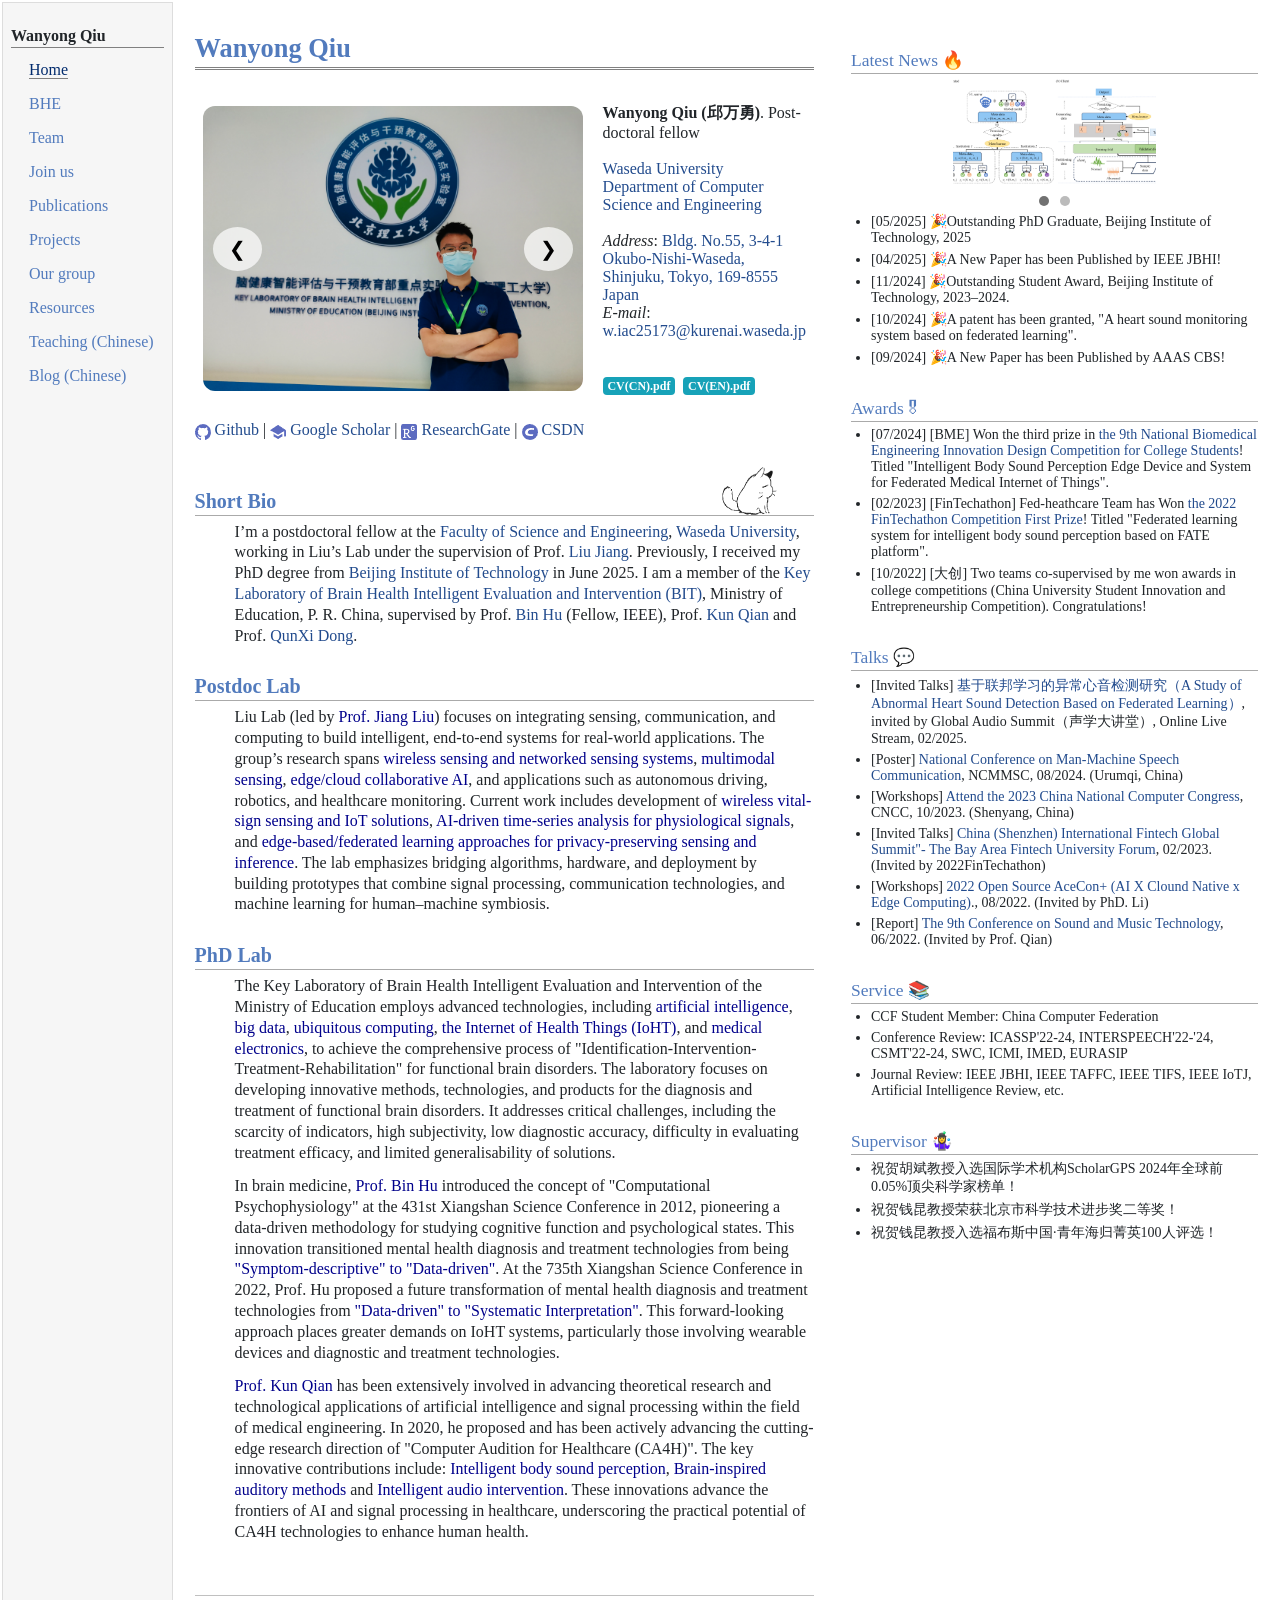
==== commit 83226cc3: "Update About.html" ====
--- a/About.html
+++ b/About.html
@@ -189,7 +189,6 @@
 </td>
   
 <td id="layout-content">
-<p><br></p>
 
 
 <div id="toptitle">
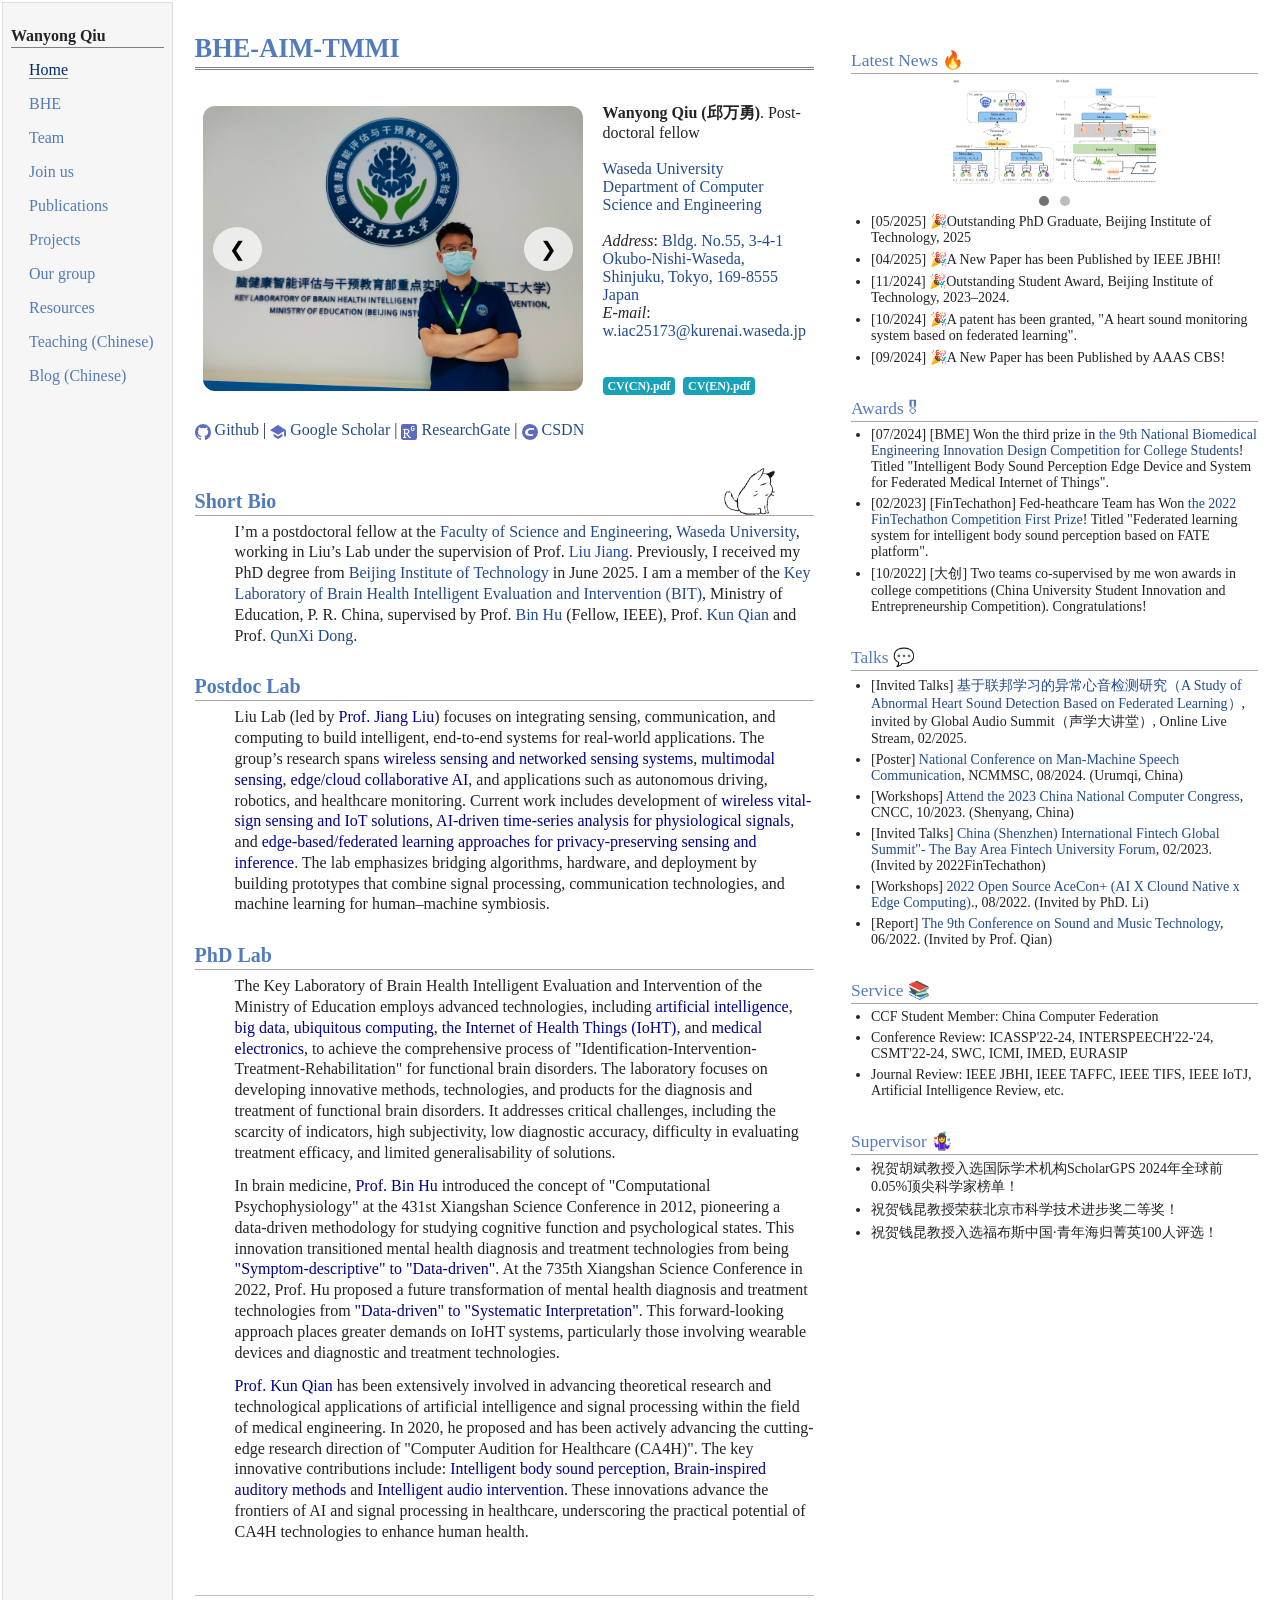
==== commit bba19f67: "Update About.html" ====
--- a/About.html
+++ b/About.html
@@ -192,7 +192,7 @@
 
 
 <div id="toptitle">
-    <h1><b>Wanyong Qiu</b></h1>
+    <h1><b>BHE-AIM-TMMI</b></h1>
 </div>
 
 <table class="imgtable">
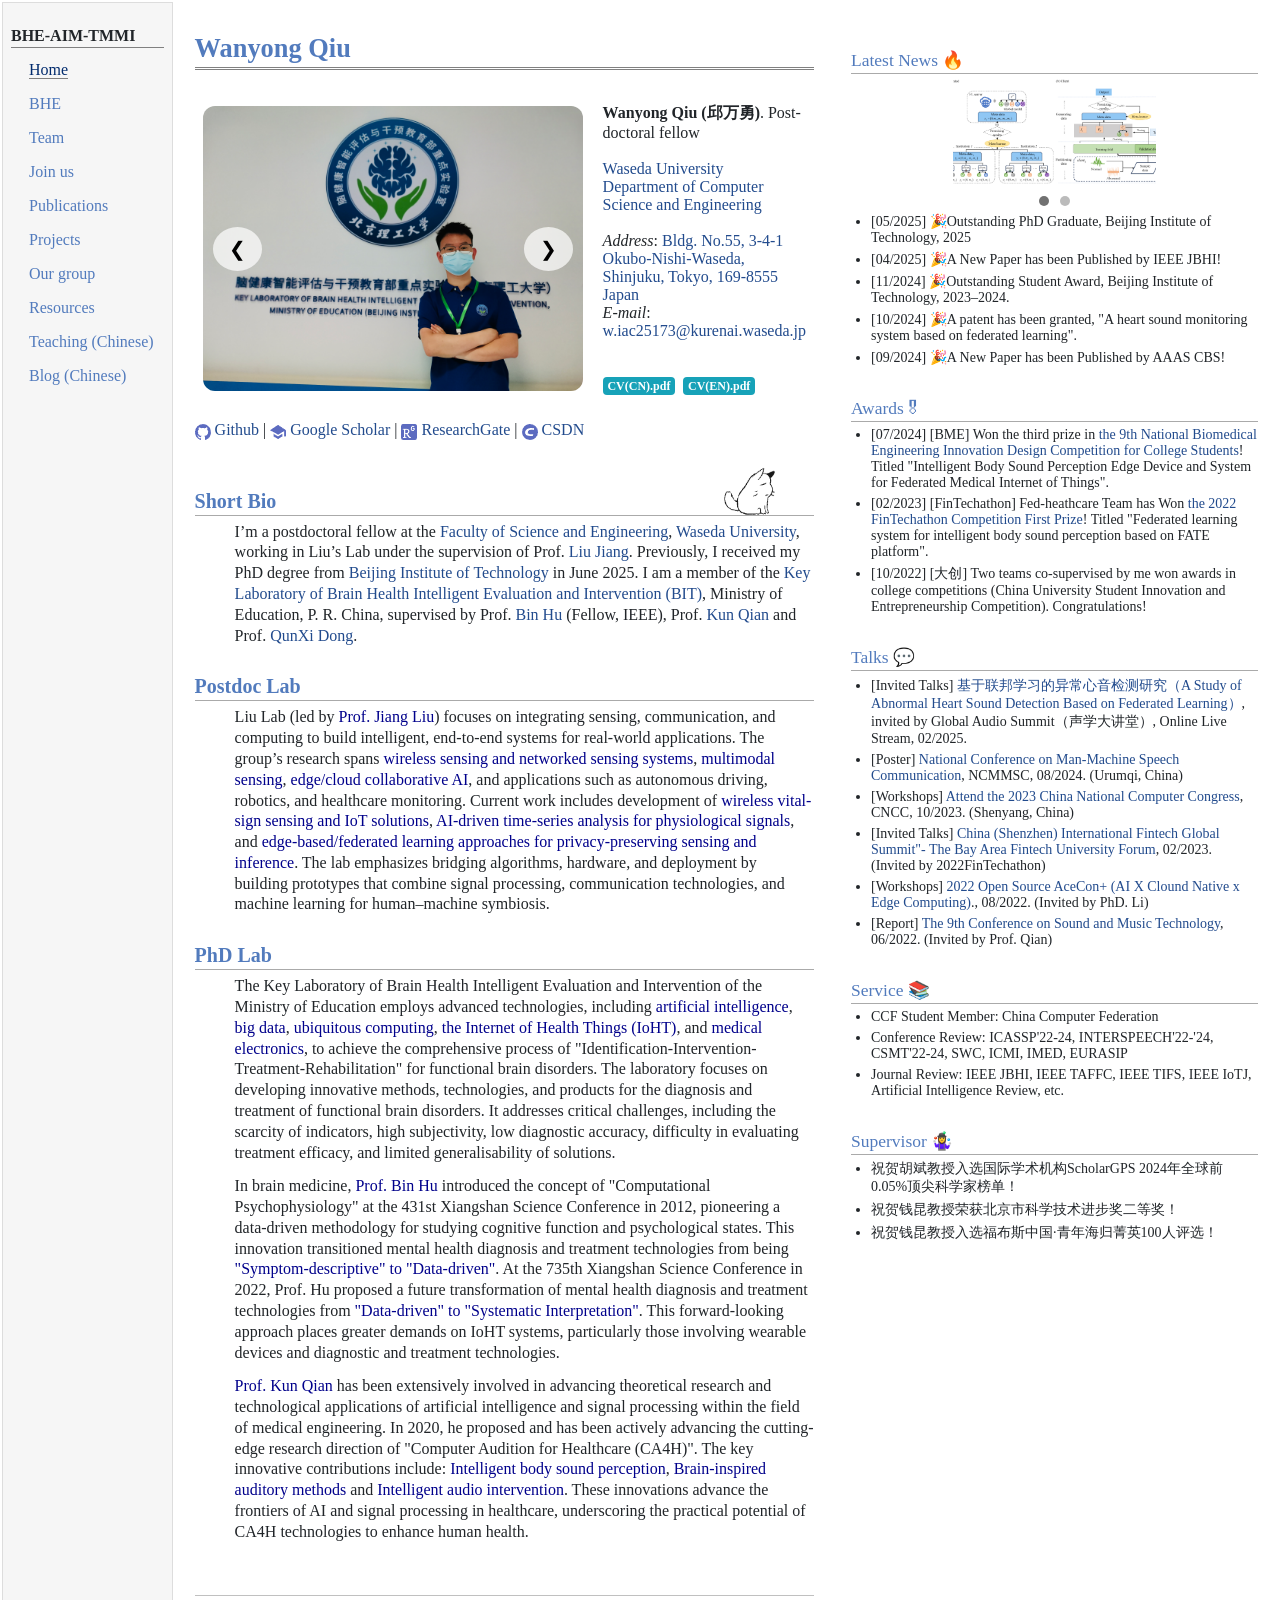
==== commit 3cd137d5: "Update About.html" ====
--- a/About.html
+++ b/About.html
@@ -172,7 +172,7 @@
 
 </style>
   
-<div class="menu-category">Wanyong Qiu</div>
+<div class="menu-category">BHE-AIM-TMMI</div>
   
   
 <div class="menu-item"><a class="current" href="index.html">Home</a></div>
@@ -192,7 +192,7 @@
 
 
 <div id="toptitle">
-    <h1><b>BHE-AIM-TMMI</b></h1>
+    <h1><b>Wanyong Qiu</b></h1>
 </div>
 
 <table class="imgtable">
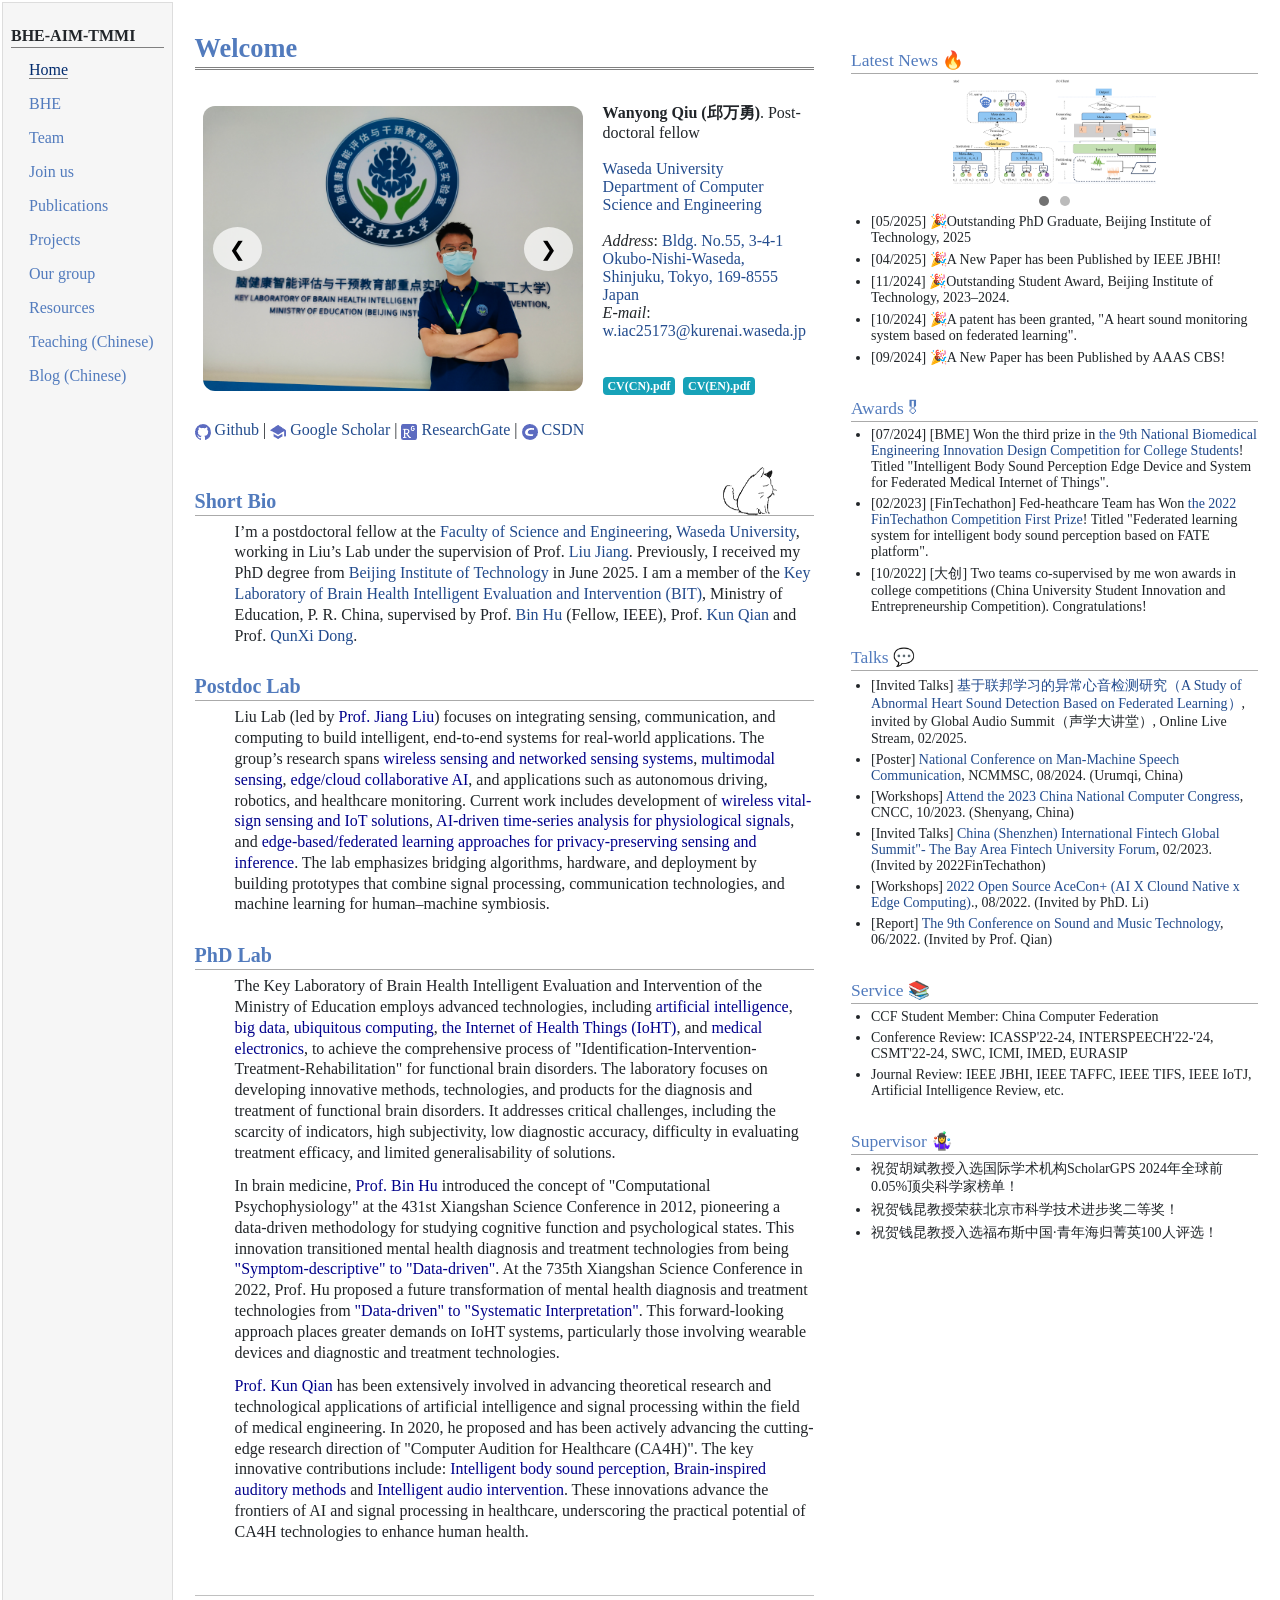
==== commit c57ae84f: "Update About.html" ====
--- a/About.html
+++ b/About.html
@@ -192,7 +192,7 @@
 
 
 <div id="toptitle">
-    <h1><b>Wanyong Qiu</b></h1>
+    <h1><b>Welcome</b></h1>
 </div>
 
 <table class="imgtable">
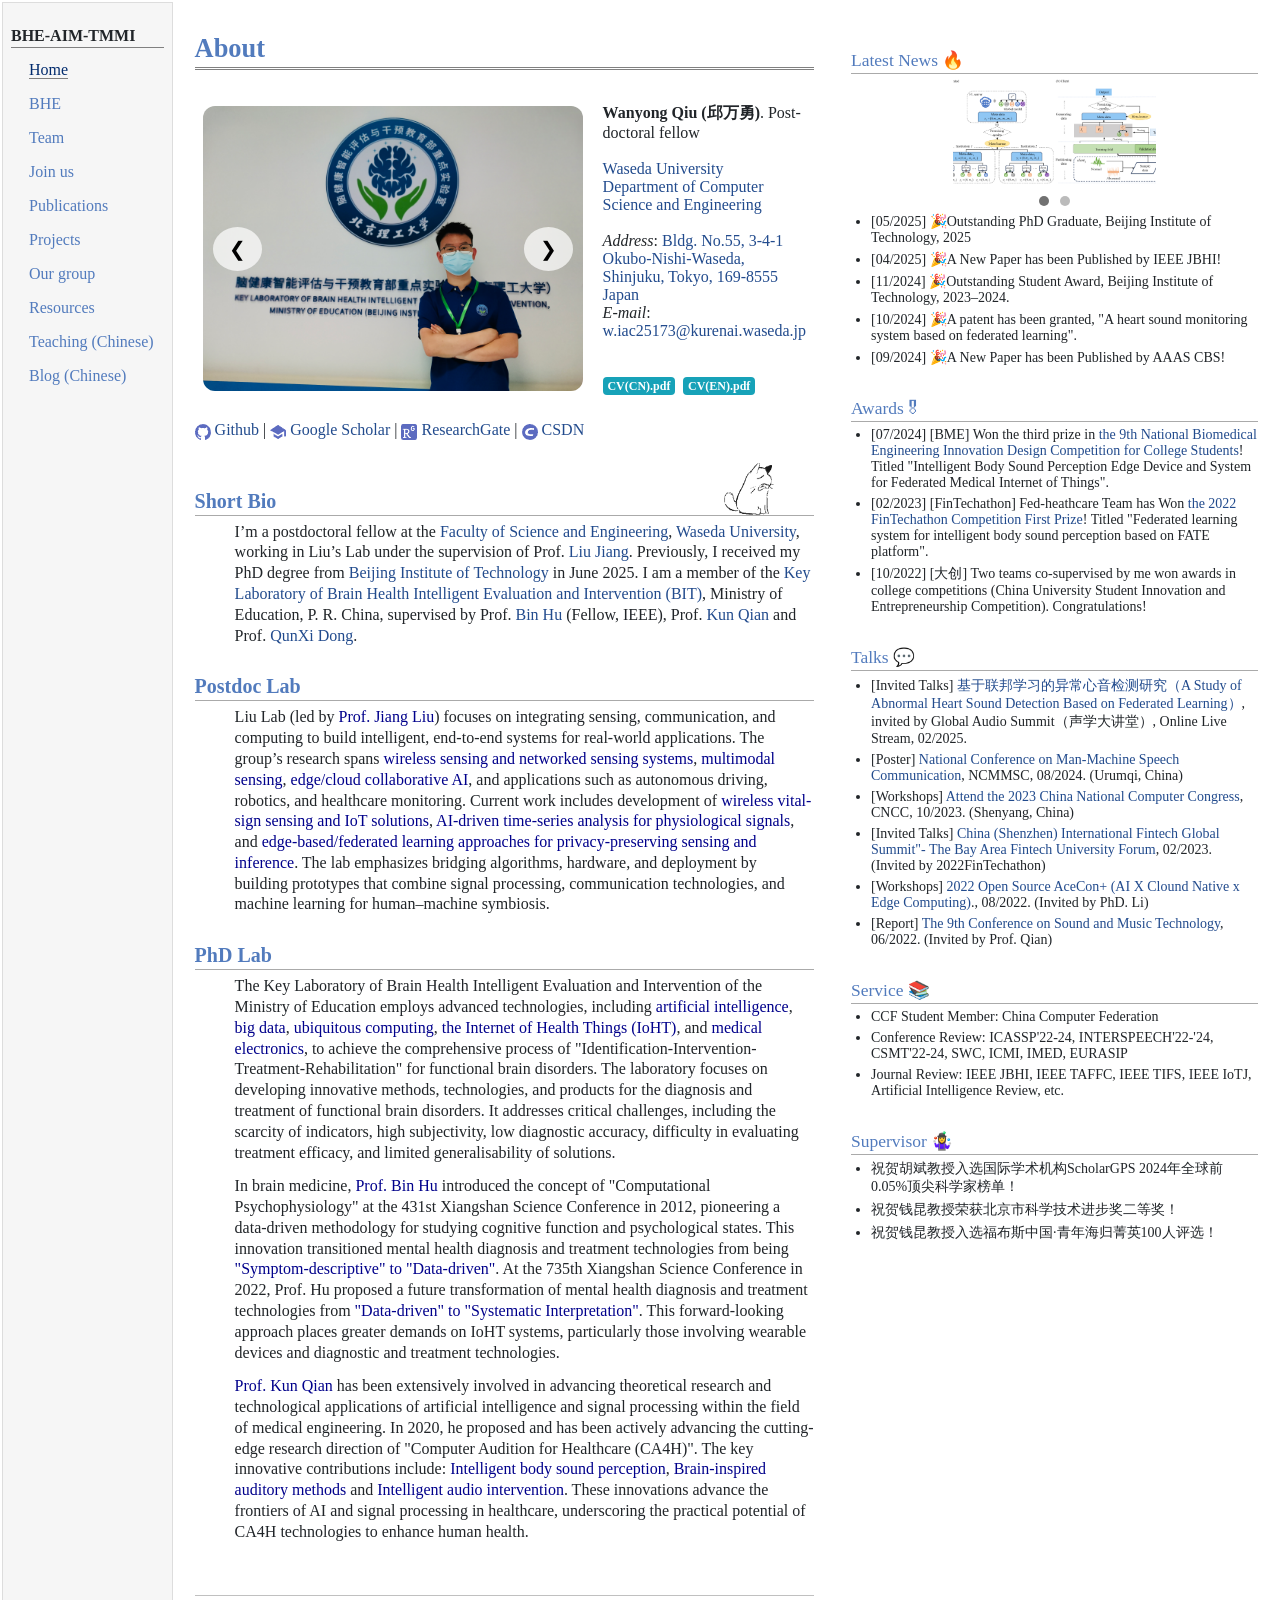
==== commit 5d9c56bf: "Update About.html" ====
--- a/About.html
+++ b/About.html
@@ -192,7 +192,7 @@
 
 
 <div id="toptitle">
-    <h1><b>Welcome</b></h1>
+    <h1><b>About</b></h1>
 </div>
 
 <table class="imgtable">
